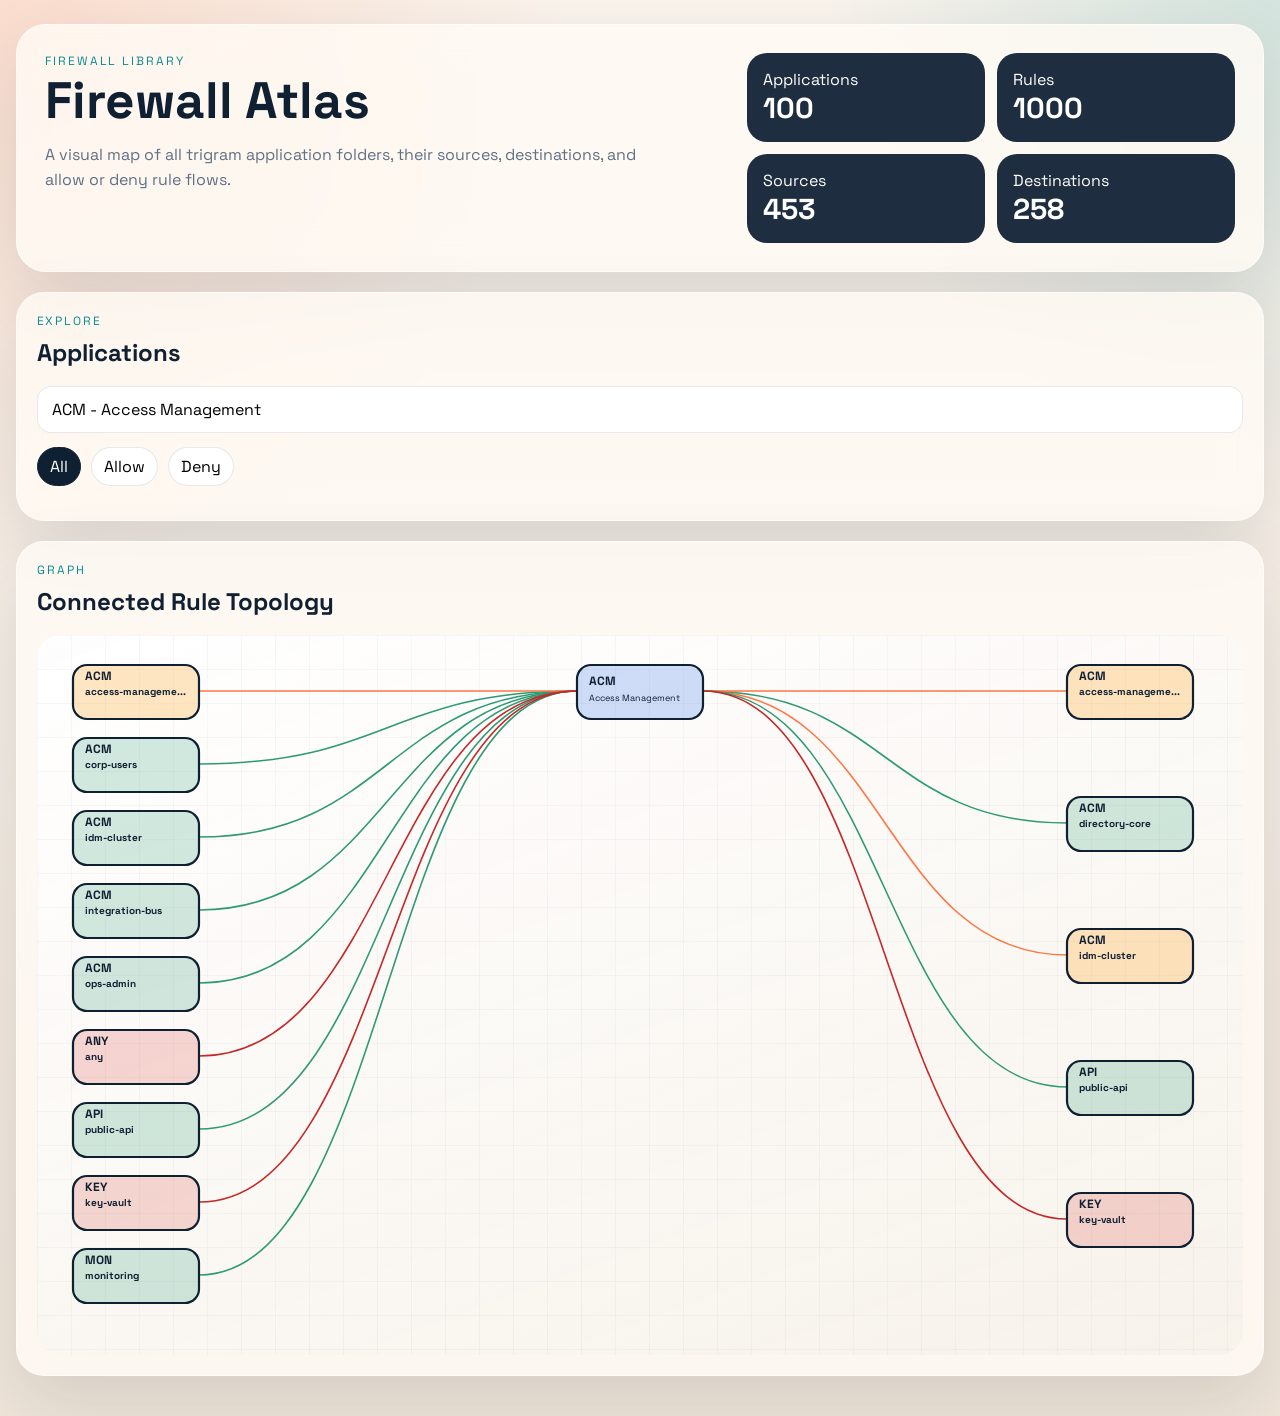
==== firewall-library.html @ c2d1dc3e "Initial commit" ====
<!DOCTYPE html>
<html lang="en">
<head>
  <meta charset="UTF-8">
  <meta name="viewport" content="width=device-width, initial-scale=1.0">
  <title>Firewall Atlas</title>
  <link rel="preconnect" href="https://fonts.googleapis.com">
  <link rel="preconnect" href="https://fonts.gstatic.com" crossorigin>
  <link href="https://fonts.googleapis.com/css2?family=Space+Grotesk:wght@400;500;700&display=swap" rel="stylesheet">
  <link rel="stylesheet" href="firewall-library.css">
</head>
<body>
  <div class="shell">
    <header class="masthead">
      <div>
        <p class="eyebrow">Firewall Library</p>
        <h1>Firewall Atlas</h1>
        <p class="lede">A visual map of all trigram application folders, their sources, destinations, and allow or deny rule flows.</p>
      </div>
      <div class="hero-stats" id="hero-stats"></div>
    </header>

    <main class="layout">
      <section class="card side-card">
        <div class="card-head">
          <div>
            <p class="eyebrow">Explore</p>
            <h2>Applications</h2>
          </div>
        </div>
        <div class="controls">
          <input id="trigram-search" class="search" type="search" list="trigram-options" placeholder="Search or choose trigram">
          <datalist id="trigram-options"></datalist>
          <div class="chips">
            <button class="chip is-active" data-filter-group="action" data-filter-value="all">All</button>
            <button class="chip" data-filter-group="action" data-filter-value="allow">Allow</button>
            <button class="chip" data-filter-group="action" data-filter-value="deny">Deny</button>
          </div>
        </div>
      </section>

      <section class="card graph-card">
        <div class="card-head">
          <div>
            <p class="eyebrow">Graph</p>
            <h2>Connected Rule Topology</h2>
          </div>
        </div>
        <div id="atlas-graph" class="atlas-graph"></div>
        <div id="graph-tooltip" class="graph-tooltip" hidden></div>
      </section>
    </main>
  </div>

  <script src="data/firewall-library.js"></script>
  <script src="firewall-library.js"></script>
</body>
</html>
---- firewall-library.css ----
:root {
  --bg: #f5eee5;
  --ink: #102033;
  --muted: #607084;
  --panel: rgba(255, 250, 244, 0.82);
  --line: rgba(16, 32, 51, 0.1);
  --allow: #2e9b75;
  --deny: #8b0000;
  --accent: #ff7643;
  --teal: #0b8c8f;
  --shadow: 0 26px 70px rgba(16, 32, 51, 0.12);
}

* { box-sizing: border-box; }
body {
  margin: 0;
  font-family: "Space Grotesk", sans-serif;
  color: var(--ink);
  background:
    radial-gradient(circle at 0% 0%, rgba(255, 118, 67, 0.18), transparent 30%),
    radial-gradient(circle at 100% 0%, rgba(11, 140, 143, 0.16), transparent 24%),
    linear-gradient(180deg, #faf4ed 0%, #efe5d9 100%);
}
.shell {
  width: min(1520px, calc(100% - 32px));
  margin: 0 auto;
  padding: 24px 0 40px;
}
.masthead, .card {
  background: var(--panel);
  border: 1px solid rgba(255,255,255,0.65);
  backdrop-filter: blur(18px);
  box-shadow: var(--shadow);
}
.masthead {
  border-radius: 30px;
  padding: 28px;
  margin-bottom: 20px;
  display: grid;
  grid-template-columns: 1.4fr 1fr;
  gap: 20px;
}
.eyebrow {
  margin: 0 0 8px;
  text-transform: uppercase;
  letter-spacing: 0.16em;
  font-size: 12px;
  color: var(--teal);
}
h1, h2, h3 { margin: 0; }
h1 { font-size: clamp(2.4rem, 4vw, 4.8rem); line-height: 0.95; }
.lede { color: var(--muted); max-width: 60ch; line-height: 1.6; }
.hero-stats {
  display: grid;
  grid-template-columns: repeat(2, minmax(0, 1fr));
  gap: 12px;
  align-content: start;
}
.stat {
  padding: 16px;
  border-radius: 20px;
  background: rgba(16,32,51,0.94);
  color: white;
}
.stat strong {
  display: block;
  font-size: 1.8rem;
}
.layout {
  display: grid;
  grid-template-columns: 1fr;
  gap: 20px;
  align-items: start;
}
.card {
  border-radius: 28px;
  padding: 20px;
}
.side-card { min-height: auto; }
.graph-card { min-height: 820px; }
.card-head {
  display: flex;
  justify-content: space-between;
  align-items: start;
  margin-bottom: 18px;
}
.atlas-graph {
  min-height: 720px;
  border-radius: 24px;
  overflow: hidden;
  position: relative;
  background:
    linear-gradient(rgba(16,32,51,0.03) 1px, transparent 1px),
    linear-gradient(90deg, rgba(16,32,51,0.03) 1px, transparent 1px),
    linear-gradient(160deg, rgba(255,255,255,0.92), rgba(246,241,234,0.86));
  background-size: 34px 34px, 34px 34px, auto;
}
.graph-tooltip {
  position: absolute;
  z-index: 10;
  max-width: 320px;
  padding: 12px 14px;
  border-radius: 16px;
  background: rgba(16, 32, 51, 0.96);
  color: white;
  box-shadow: 0 18px 36px rgba(16, 32, 51, 0.18);
  pointer-events: none;
}
.graph-tooltip p {
  margin: 0 0 8px;
  font-size: 13px;
  line-height: 1.45;
}
.graph-tooltip p:last-child {
  margin-bottom: 0;
}
.graph-tooltip strong {
  color: #fff3cf;
}
.tooltip-rule {
  border-left: 3px solid transparent;
  padding-left: 10px;
}
.tooltip-rule.allow {
  border-left-color: #2e9b75;
}
.tooltip-rule.deny {
  border-left-color: #8b0000;
}
.tooltip-rule.allow strong {
  color: #7fe3ba;
}
.tooltip-rule.deny strong {
  color: #ff9b9b;
}
.controls { display: grid; gap: 14px; margin-bottom: 14px; }
.search {
  width: 100%;
  padding: 12px 14px;
  border-radius: 14px;
  border: 1px solid var(--line);
  font: inherit;
  background: white;
}
.chips, .badges {
  display: flex;
  flex-wrap: wrap;
  gap: 10px;
}
.chip, .badge {
  border-radius: 999px;
  padding: 8px 12px;
  border: 1px solid var(--line);
  background: white;
  font: inherit;
}
.chip { cursor: pointer; }
.chip.is-active {
  background: var(--ink);
  color: white;
  border-color: var(--ink);
}
.tri {
  font-family: "Space Grotesk", sans-serif;
  color: rgba(37,99,235,1);
  font-size: 0.9rem;
}
.subtle { color: var(--muted); }
.badge.allow { background: rgba(46,155,117,0.14); color: #1b6a50; }
.badge.deny { background: rgba(219,78,69,0.14); color: #96352f; }
svg { width: 100%; height: 100%; display: block; }
.edge { fill: none; stroke-width: 1.1; opacity: 0.22; }
.edge.allow { stroke: var(--allow); }
.edge.deny { stroke: #c62828; }
.edge.mixed { stroke: var(--accent); }
.edge.active { opacity: 1; stroke-width: 1.6; }
.edge.is-selected { stroke-width: 2.6; }
.edge.is-hovered {
  stroke-width: 3.6;
  animation: edge-pulse 0.75s ease-in-out infinite;
}
.edge-hit {
  fill: none;
  stroke: transparent;
  stroke-width: 12;
  pointer-events: stroke;
}
@keyframes edge-pulse {
  0% { opacity: 0.2; }
  50% { opacity: 1; }
  100% { opacity: 0.2; }
}
.column-title {
  font-size: 12px;
  fill: var(--muted);
  text-transform: uppercase;
  letter-spacing: 0.14em;
}
.node text { fill: var(--ink); }
.node-label {
  font-size: 12px;
  font-weight: 700;
}
.node-rule-label {
  font-size: 10px;
  font-weight: 700;
}
.node-sub {
  font-size: 9px;
  fill: var(--muted);
}
.node-sub-strong {
  font-weight: 700;
}
.node rect { fill: rgba(255,255,255,0.94); stroke: rgba(16,32,51,0.12); stroke-width: 1.2; }
.node.source rect { fill: rgba(255,255,255,0.94); }
.node.app rect { fill: rgba(255,255,255,0.94); }
.node.destination rect { fill: rgba(255,255,255,0.94); }
.node.allow rect { fill: rgba(46,155,117,0.22); }
.node.deny rect { fill: rgba(219,78,69,0.22); }
.node.mixed rect { fill: rgba(255,149,0,0.24); }
.node.neutral rect { fill: rgba(37,99,235,0.22) !important; }
.node.active rect { stroke: var(--ink); stroke-width: 2.2; }
.node.is-jump-focus rect {
  stroke-width: 3.8;
  animation: node-jump-pulse 0.46s ease-in-out 5;
}
@keyframes node-jump-pulse {
  0% { transform: scale(1); opacity: 0.7; }
  50% { transform: scale(1.06); opacity: 1; }
  100% { transform: scale(1); opacity: 0.86; }
}
@media (max-width: 1200px) {
  .masthead, .layout { grid-template-columns: 1fr; }
  .graph-card, .side-card, .detail-card { min-height: auto; }
  .atlas-graph { min-height: 560px; }
}
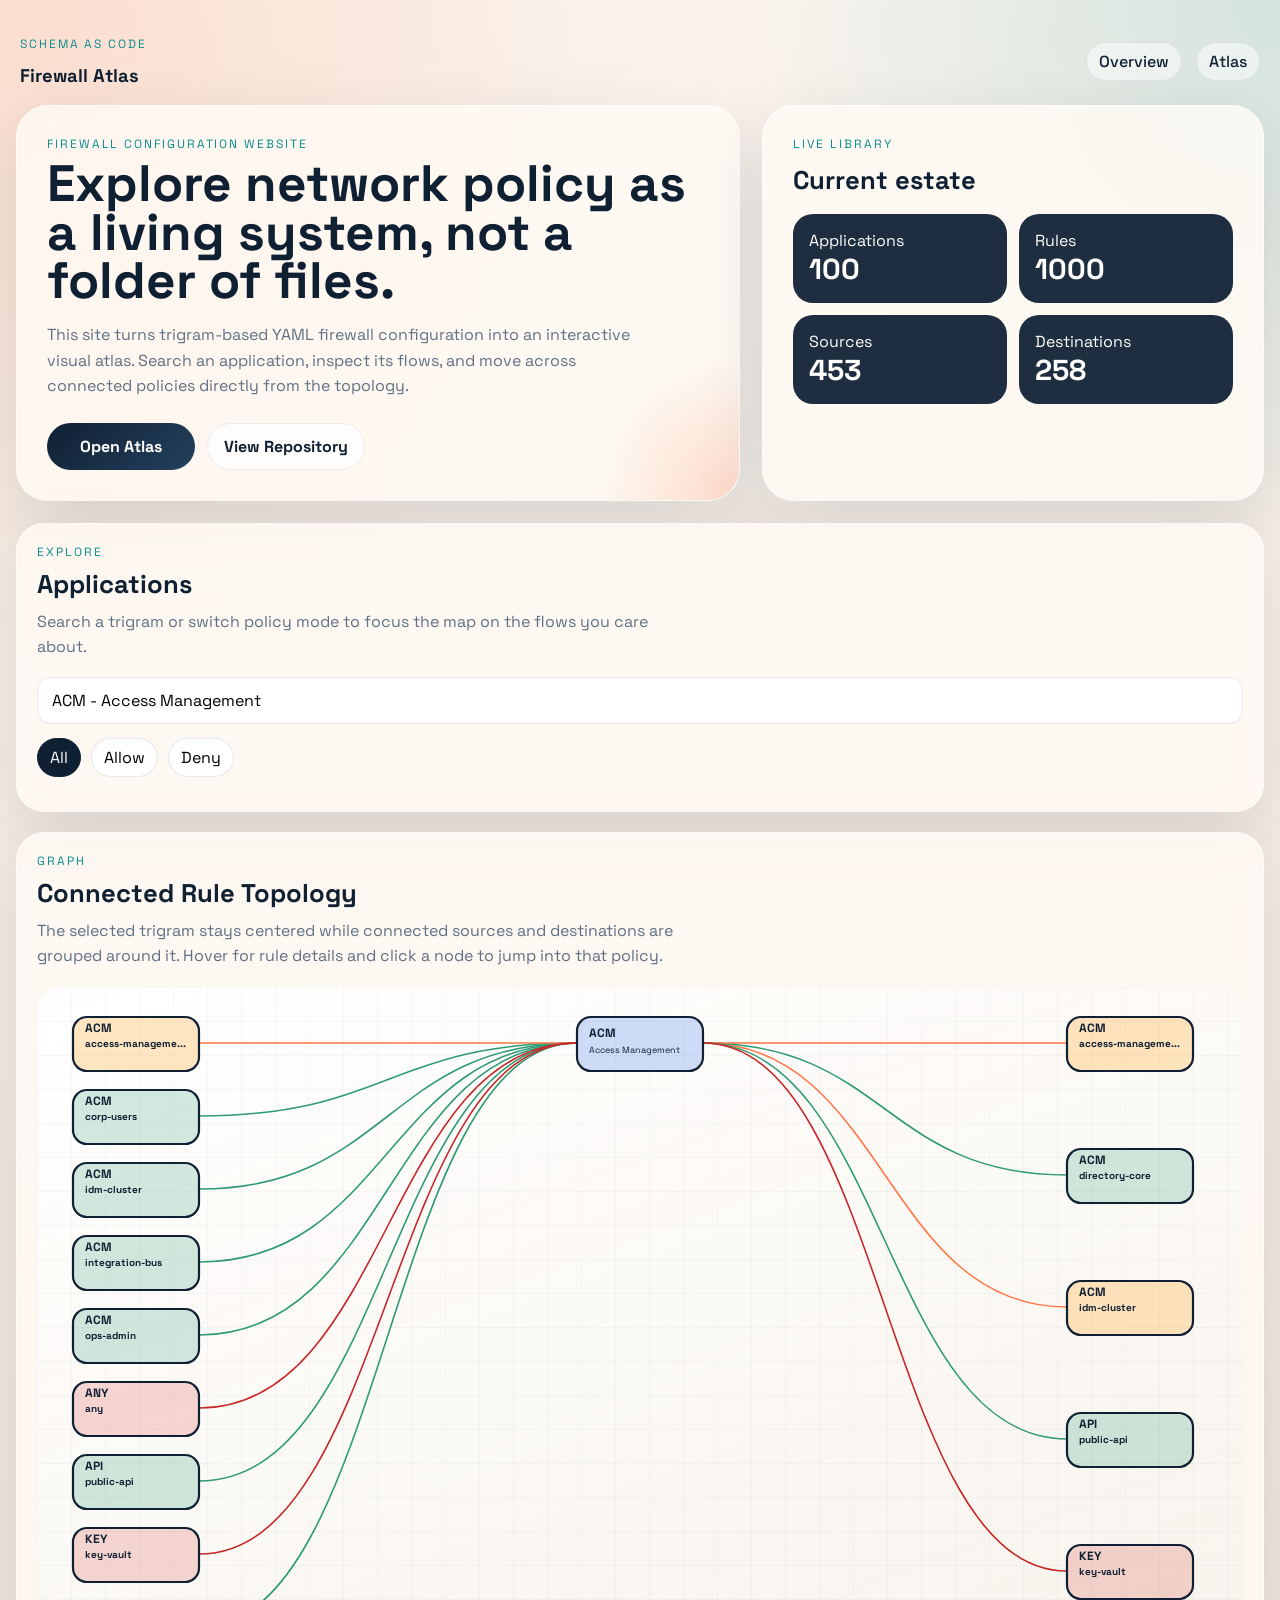
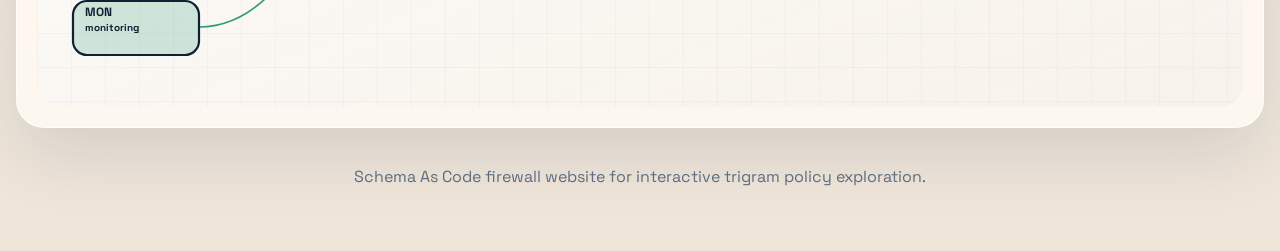
==== commit 690330f8: "Refine website landing page" ====
--- a/firewall-library.html
+++ b/firewall-library.html
@@ -11,21 +11,43 @@
 </head>
 <body>
   <div class="shell">
-    <header class="masthead">
-      <div>
-        <p class="eyebrow">Firewall Library</p>
-        <h1>Firewall Atlas</h1>
-        <p class="lede">A visual map of all trigram application folders, their sources, destinations, and allow or deny rule flows.</p>
+    <header class="topbar">
+      <div class="brand-lockup">
+        <p class="eyebrow">Schema As Code</p>
+        <span class="brand-name">Firewall Atlas</span>
       </div>
-      <div class="hero-stats" id="hero-stats"></div>
+      <nav class="topnav">
+        <a href="#overview">Overview</a>
+        <a href="#atlas">Atlas</a>
+      </nav>
     </header>
 
-    <main class="layout">
+    <section class="hero" id="overview">
+      <div class="hero-copy">
+        <p class="eyebrow">Firewall Configuration Website</p>
+        <h1>Explore network policy as a living system, not a folder of files.</h1>
+        <p class="lede">This site turns trigram-based YAML firewall configuration into an interactive visual atlas. Search an application, inspect its flows, and move across connected policies directly from the topology.</p>
+        <div class="hero-actions">
+          <a class="button button-primary" href="#atlas">Open Atlas</a>
+          <a class="button button-secondary" href="https://github.com/Mathias-Wiederhirn/schema_as_code">View Repository</a>
+        </div>
+      </div>
+      <aside class="hero-panel">
+        <div class="hero-panel-head">
+          <p class="eyebrow">Live Library</p>
+          <h2>Current estate</h2>
+        </div>
+        <div class="hero-stats" id="hero-stats"></div>
+      </aside>
+    </section>
+
+    <main class="layout" id="atlas">
       <section class="card side-card">
         <div class="card-head">
           <div>
             <p class="eyebrow">Explore</p>
             <h2>Applications</h2>
+            <p class="section-copy">Search a trigram or switch policy mode to focus the map on the flows you care about.</p>
           </div>
         </div>
         <div class="controls">
@@ -44,12 +66,17 @@
           <div>
             <p class="eyebrow">Graph</p>
             <h2>Connected Rule Topology</h2>
+            <p class="section-copy">The selected trigram stays centered while connected sources and destinations are grouped around it. Hover for rule details and click a node to jump into that policy.</p>
           </div>
         </div>
         <div id="atlas-graph" class="atlas-graph"></div>
         <div id="graph-tooltip" class="graph-tooltip" hidden></div>
       </section>
     </main>
+
+    <footer class="site-footer">
+      <p>Schema As Code firewall website for interactive trigram policy exploration.</p>
+    </footer>
   </div>
 
   <script src="data/firewall-library.js"></script>
--- a/firewall-library.css
+++ b/firewall-library.css
@@ -16,6 +16,7 @@
   margin: 0;
   font-family: "Space Grotesk", sans-serif;
   color: var(--ink);
+  min-height: 100vh;
   background:
     radial-gradient(circle at 0% 0%, rgba(255, 118, 67, 0.18), transparent 30%),
     radial-gradient(circle at 100% 0%, rgba(11, 140, 143, 0.16), transparent 24%),
@@ -31,14 +32,6 @@
   border: 1px solid rgba(255,255,255,0.65);
   backdrop-filter: blur(18px);
   box-shadow: var(--shadow);
-}
-.masthead {
-  border-radius: 30px;
-  padding: 28px;
-  margin-bottom: 20px;
-  display: grid;
-  grid-template-columns: 1.4fr 1fr;
-  gap: 20px;
 }
 .eyebrow {
   margin: 0 0 8px;
@@ -49,7 +42,111 @@
 }
 h1, h2, h3 { margin: 0; }
 h1 { font-size: clamp(2.4rem, 4vw, 4.8rem); line-height: 0.95; }
+h2 { font-size: clamp(1.6rem, 2vw, 2.3rem); }
 .lede { color: var(--muted); max-width: 60ch; line-height: 1.6; }
+.section-copy {
+  margin: 10px 0 0;
+  max-width: 66ch;
+  color: var(--muted);
+  line-height: 1.55;
+}
+.topbar {
+  display: flex;
+  justify-content: space-between;
+  align-items: center;
+  gap: 20px;
+  padding: 12px 4px 18px;
+}
+.brand-lockup {
+  display: grid;
+  gap: 4px;
+}
+.brand-name {
+  font-size: 1.15rem;
+  font-weight: 700;
+  color: var(--ink);
+}
+.topnav {
+  display: flex;
+  flex-wrap: wrap;
+  gap: 14px;
+}
+.topnav a {
+  color: var(--ink);
+  text-decoration: none;
+  font-weight: 500;
+  padding: 8px 12px;
+  border-radius: 999px;
+  background: rgba(255, 255, 255, 0.5);
+  border: 1px solid rgba(16, 32, 51, 0.08);
+}
+.hero {
+  display: grid;
+  grid-template-columns: 1.3fr 0.9fr;
+  gap: 22px;
+  margin-bottom: 22px;
+}
+.hero-copy,
+.hero-panel,
+.feature-card {
+  background: var(--panel);
+  border: 1px solid rgba(255,255,255,0.65);
+  backdrop-filter: blur(18px);
+  box-shadow: var(--shadow);
+}
+.hero-copy,
+.hero-panel {
+  border-radius: 32px;
+  padding: 30px;
+}
+.hero-copy {
+  position: relative;
+  overflow: hidden;
+}
+.hero-copy::after {
+  content: "";
+  position: absolute;
+  inset: auto -120px -120px auto;
+  width: 260px;
+  height: 260px;
+  border-radius: 999px;
+  background: radial-gradient(circle, rgba(255,118,67,0.22), transparent 70%);
+  pointer-events: none;
+}
+.hero-actions {
+  display: flex;
+  flex-wrap: wrap;
+  gap: 12px;
+  margin-top: 24px;
+}
+.button {
+  display: inline-flex;
+  align-items: center;
+  justify-content: center;
+  min-width: 148px;
+  padding: 12px 16px;
+  border-radius: 999px;
+  text-decoration: none;
+  font-weight: 700;
+}
+.button-primary {
+  color: white;
+  background: linear-gradient(135deg, #102033, #24415d);
+}
+.button-secondary {
+  color: var(--ink);
+  background: rgba(255,255,255,0.72);
+  border: 1px solid rgba(16, 32, 51, 0.08);
+}
+.hero-panel {
+  display: grid;
+  gap: 18px;
+  align-content: start;
+}
+.hero-panel-head {
+  display: grid;
+  gap: 4px;
+}
 .hero-stats {
   display: grid;
   grid-template-columns: repeat(2, minmax(0, 1fr));
@@ -65,6 +162,21 @@
 .stat strong {
   display: block;
   font-size: 1.8rem;
+}
+.feature-strip {
+  display: grid;
+  grid-template-columns: repeat(3, minmax(0, 1fr));
+  gap: 18px;
+  margin-bottom: 20px;
+}
+.feature-card {
+  border-radius: 26px;
+  padding: 24px;
+}
+.feature-card p:last-child {
+  margin: 10px 0 0;
+  color: var(--muted);
+  line-height: 1.6;
 }
 .layout {
   display: grid;
@@ -230,8 +342,38 @@
   50% { transform: scale(1.06); opacity: 1; }
   100% { transform: scale(1); opacity: 0.86; }
 }
+.site-footer {
+  padding: 22px 4px 8px;
+  color: var(--muted);
+  text-align: center;
+}
 @media (max-width: 1200px) {
-  .masthead, .layout { grid-template-columns: 1fr; }
+  .hero,
+  .feature-strip,
+  .layout {
+    grid-template-columns: 1fr;
+  }
   .graph-card, .side-card, .detail-card { min-height: auto; }
   .atlas-graph { min-height: 560px; }
 }
+@media (max-width: 820px) {
+  .shell {
+    width: min(100% - 20px, 1520px);
+  }
+  .topbar {
+    flex-direction: column;
+    align-items: start;
+  }
+  .hero-copy,
+  .hero-panel,
+  .feature-card,
+  .card {
+    padding: 20px;
+  }
+  .hero-stats {
+    grid-template-columns: 1fr 1fr;
+  }
+  .topnav {
+    width: 100%;
+  }
+}
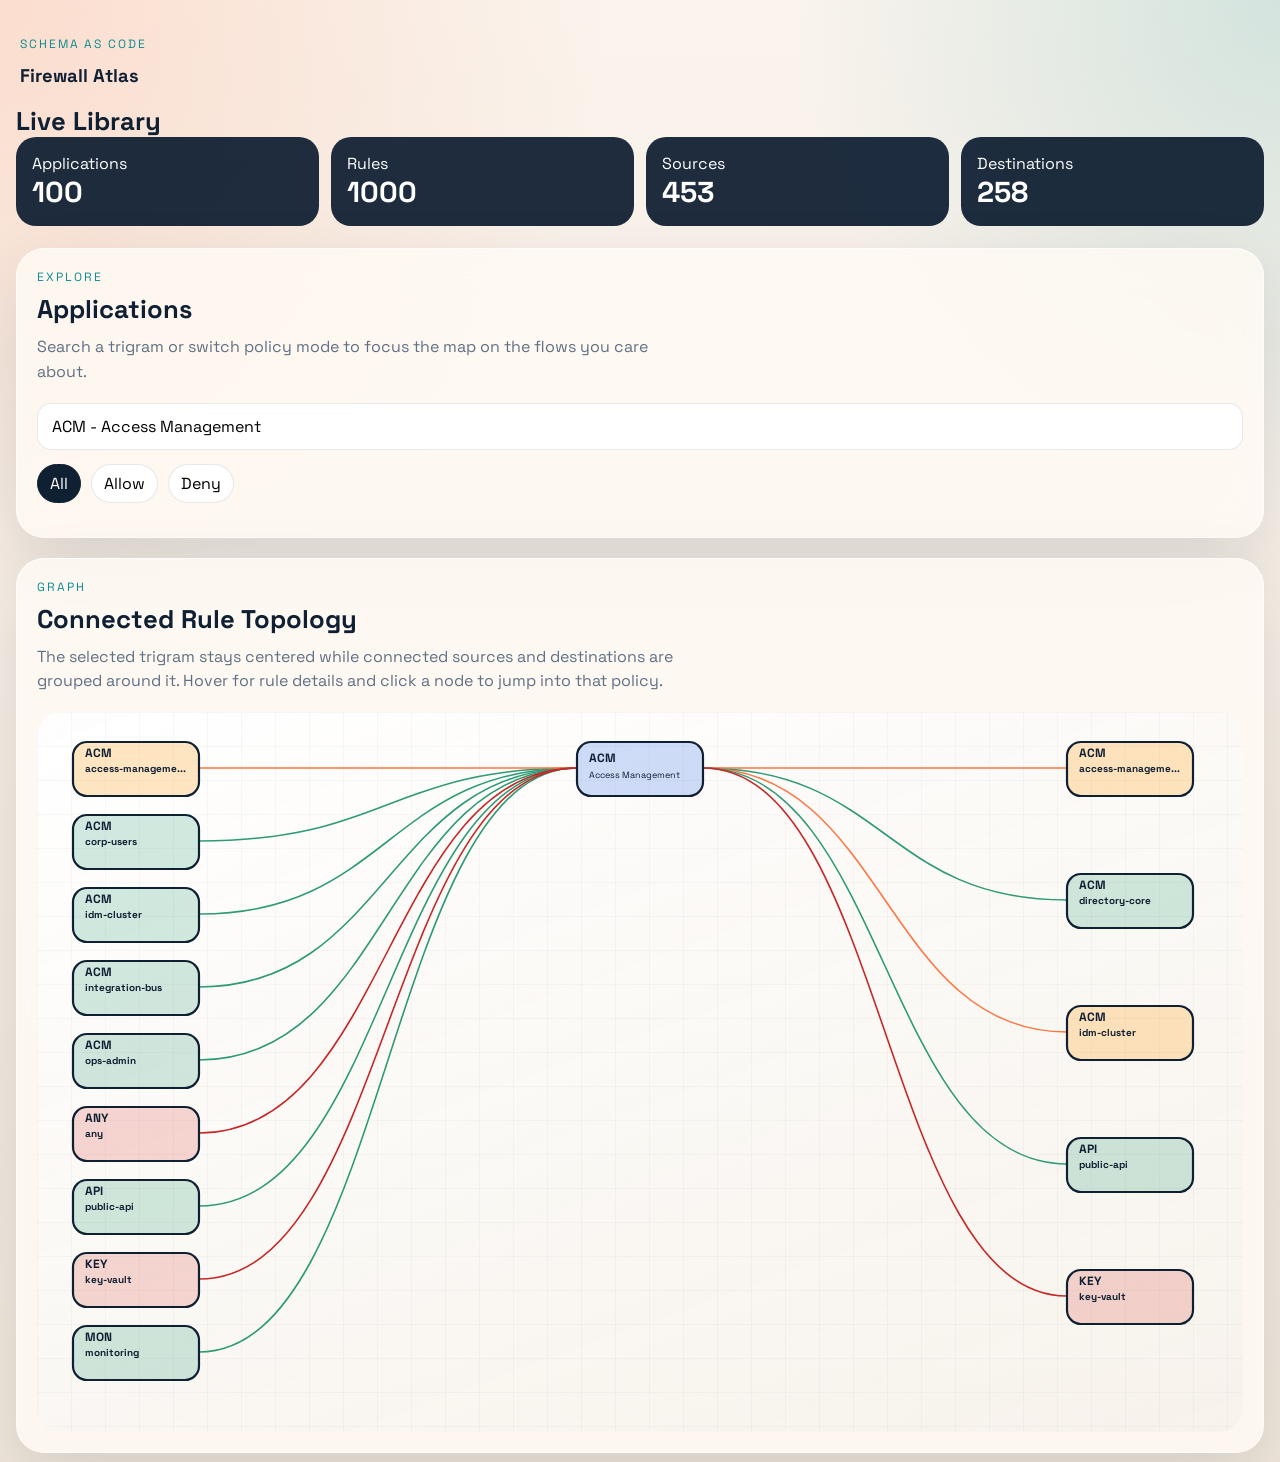
==== commit 7b032bcb: "Prepare GitHub Pages site" ====
--- a/firewall-library.html
+++ b/firewall-library.html
@@ -2,84 +2,12 @@
 <html lang="en">
 <head>
   <meta charset="UTF-8">
+  <meta http-equiv="refresh" content="0; url=./index.html">
   <meta name="viewport" content="width=device-width, initial-scale=1.0">
   <title>Firewall Atlas</title>
-  <link rel="preconnect" href="https://fonts.googleapis.com">
-  <link rel="preconnect" href="https://fonts.gstatic.com" crossorigin>
-  <link href="https://fonts.googleapis.com/css2?family=Space+Grotesk:wght@400;500;700&display=swap" rel="stylesheet">
-  <link rel="stylesheet" href="firewall-library.css">
+  <link rel="canonical" href="./index.html">
 </head>
 <body>
-  <div class="shell">
-    <header class="topbar">
-      <div class="brand-lockup">
-        <p class="eyebrow">Schema As Code</p>
-        <span class="brand-name">Firewall Atlas</span>
-      </div>
-      <nav class="topnav">
-        <a href="#overview">Overview</a>
-        <a href="#atlas">Atlas</a>
-      </nav>
-    </header>
-
-    <section class="hero" id="overview">
-      <div class="hero-copy">
-        <p class="eyebrow">Firewall Configuration Website</p>
-        <h1>Explore network policy as a living system, not a folder of files.</h1>
-        <p class="lede">This site turns trigram-based YAML firewall configuration into an interactive visual atlas. Search an application, inspect its flows, and move across connected policies directly from the topology.</p>
-        <div class="hero-actions">
-          <a class="button button-primary" href="#atlas">Open Atlas</a>
-          <a class="button button-secondary" href="https://github.com/Mathias-Wiederhirn/schema_as_code">View Repository</a>
-        </div>
-      </div>
-      <aside class="hero-panel">
-        <div class="hero-panel-head">
-          <p class="eyebrow">Live Library</p>
-          <h2>Current estate</h2>
-        </div>
-        <div class="hero-stats" id="hero-stats"></div>
-      </aside>
-    </section>
-
-    <main class="layout" id="atlas">
-      <section class="card side-card">
-        <div class="card-head">
-          <div>
-            <p class="eyebrow">Explore</p>
-            <h2>Applications</h2>
-            <p class="section-copy">Search a trigram or switch policy mode to focus the map on the flows you care about.</p>
-          </div>
-        </div>
-        <div class="controls">
-          <input id="trigram-search" class="search" type="search" list="trigram-options" placeholder="Search or choose trigram">
-          <datalist id="trigram-options"></datalist>
-          <div class="chips">
-            <button class="chip is-active" data-filter-group="action" data-filter-value="all">All</button>
-            <button class="chip" data-filter-group="action" data-filter-value="allow">Allow</button>
-            <button class="chip" data-filter-group="action" data-filter-value="deny">Deny</button>
-          </div>
-        </div>
-      </section>
-
-      <section class="card graph-card">
-        <div class="card-head">
-          <div>
-            <p class="eyebrow">Graph</p>
-            <h2>Connected Rule Topology</h2>
-            <p class="section-copy">The selected trigram stays centered while connected sources and destinations are grouped around it. Hover for rule details and click a node to jump into that policy.</p>
-          </div>
-        </div>
-        <div id="atlas-graph" class="atlas-graph"></div>
-        <div id="graph-tooltip" class="graph-tooltip" hidden></div>
-      </section>
-    </main>
-
-    <footer class="site-footer">
-      <p>Schema As Code firewall website for interactive trigram policy exploration.</p>
-    </footer>
-  </div>
-
-  <script src="data/firewall-library.js"></script>
-  <script src="firewall-library.js"></script>
+  <p>Redirecting to <a href="./index.html">Firewall Atlas</a>...</p>
 </body>
 </html>
